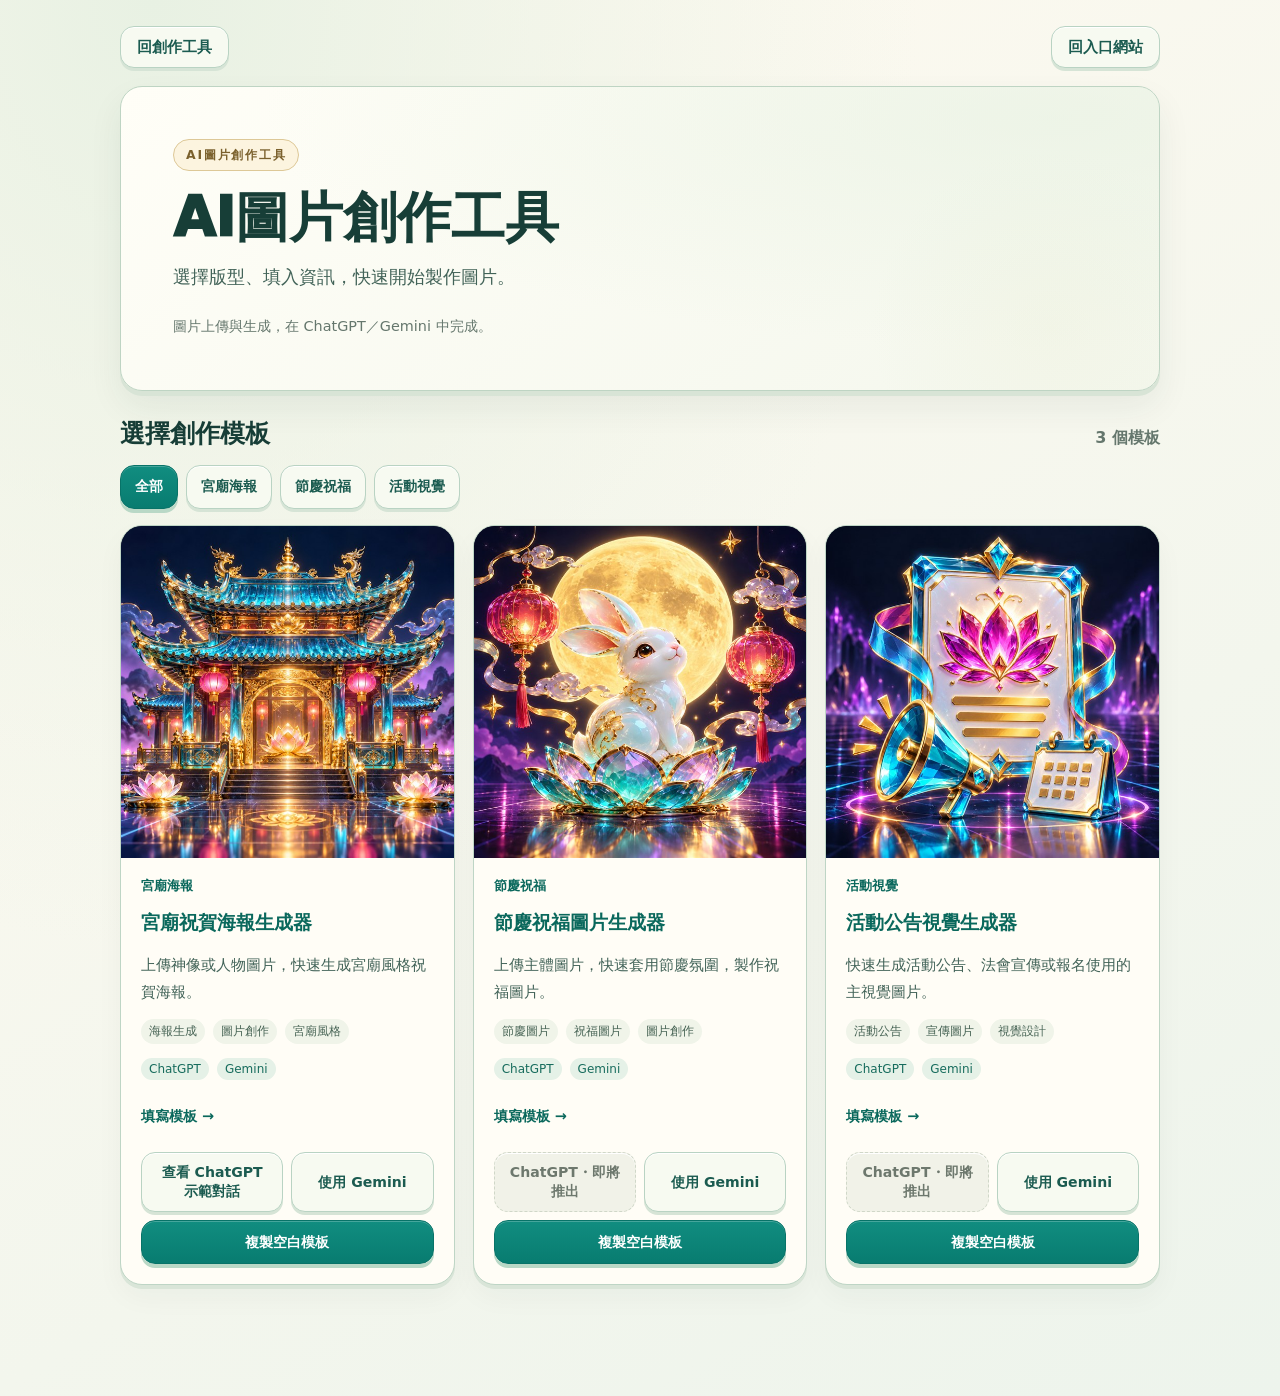
==== tools/ai-creative-image/index.html @ 1611feef "feat(ai-image): add configurable prompt builder and refresh cache versions" ====
<!doctype html>
<html lang="zh-Hant">
<head>
  <meta charset="utf-8">
  <meta name="viewport" content="width=device-width, initial-scale=1">
  <meta name="description" content="AI圖片創作工具：選擇宮廟海報、節慶祝福或活動視覺模板，在外部 AI 平台完成圖片創作。">
  <meta http-equiv="Content-Security-Policy" content="default-src 'self'; script-src 'self'; style-src 'self'; img-src 'self'; connect-src 'none'; object-src 'none'; base-uri 'self'; form-action 'none'">
  <title>AI圖片創作工具｜TSY 微光創作室</title>
  <link rel="icon" href="../../assets/favicon.png?v=20261003a" type="image/png">
  <link rel="stylesheet" href="../../shared/base.css?v=20260717a">
  <link rel="stylesheet" href="../../shared/tool-detail.css?v=20261003a">
  <link rel="stylesheet" href="../../shared/creative.css?v=20261020a">
  <link rel="stylesheet" href="../../shared/creative-previews.css?v=20261013a">
  <link rel="stylesheet" href="../../shared/creative-microglow-style.css?v=20261015a">
</head>
<body class="image-toolbox">
  <main class="detail-shell">
    <nav class="detail-topbar" aria-label="返回導覽"><a class="back-link compact-back" href="../../">回創作工具</a><a class="back-link compact-back" href="https://tsy3991.github.io/TSY.Microglow-Website/" data-portal-return>回入口網站</a></nav>
    <header class="detail-hero" aria-labelledby="page-title">
      <p class="eyebrow">AI圖片創作工具</p>
      <h1 id="page-title">AI圖片創作工具</h1>
      <p class="hero-desc">選擇版型、填入資訊，快速開始製作圖片。</p>
      <span class="toolbox-note">圖片上傳與生成，在 ChatGPT／Gemini 中完成。</span>
    </header>
    <section class="tool-section" aria-labelledby="templates-title">
      <div class="section-heading"><h2 id="templates-title">選擇創作模板</h2><span id="tool-count" role="status"></span></div>
      <div id="tool-filters" class="tool-filters" role="group" aria-label="模板分類"></div>
      <div id="image-tool-grid" class="image-tool-grid"></div>
      <noscript><p>請開啟 JavaScript，以瀏覽工具與複製模板。</p></noscript>
    </section>
    <p id="copy-status" class="copy-status" role="status" aria-live="polite"></p>
  </main>
  <dialog id="tool-detail" class="creative-dialog" aria-labelledby="detail-title">
    <div class="dialog-heading"><span class="eyebrow">模板詳情</span><button type="button" class="tool-button" data-close>關閉</button></div>
    <div id="detail-content"></div>
  </dialog>
  <script src="../../shared/creative-image-tools.js?v=20261020a"></script>
  <script src="../../shared/creative-image-builder.js?v=20261020a"></script>
  <script src="../../shared/creative-image-toolbox.js?v=20261020a"></script>
  <script src="../../shared/portal-return.js?v=20260713a"></script>
</body>
</html>
---- shared/base.css ----
:root {
  --page: #f8f4ec;
  --panel: #fffdf8;
  --panel-soft: #fbf7ef;
  --ink: #082528;
  --ink-soft: #324447;
  --muted: #727978;
  --line: rgba(32, 42, 40, 0.12);
  --teal: #0e8f88;
  --teal-dark: #07635e;
  --teal-soft: #dff3ee;
  --gold: #f5b432;
  --gold-soft: #fff2ce;
  --red: #f25757;
  --sky: #4fc1e3;
  --shadow: 0 18px 42px rgba(42, 47, 45, 0.1);
  --soft-shadow: 0 8px 22px rgba(42, 47, 45, 0.075);
  --deep-shadow: 0 24px 68px rgba(8, 37, 40, 0.16);
  --radius: 8px;
}

* {
  box-sizing: border-box;
}

html {
  min-width: 320px;
  color: var(--ink);
  background: var(--page);
  font-family:
    "Noto Sans TC",
    "Microsoft JhengHei",
    system-ui,
    -apple-system,
    BlinkMacSystemFont,
    "Segoe UI",
    sans-serif;
}

body {
  position: relative;
  min-height: 100vh;
  margin: 0;
  overflow-x: hidden;
  background:
    linear-gradient(90deg, rgba(8, 37, 40, 0.045) 1px, transparent 1px),
    linear-gradient(rgba(8, 37, 40, 0.04) 1px, transparent 1px),
    radial-gradient(circle at 78% 0%, rgba(79, 193, 227, 0.18), transparent 28%),
    radial-gradient(circle at 14% 18%, rgba(245, 180, 50, 0.16), transparent 26%),
    linear-gradient(120deg, #fffaf1 0%, #f6f3eb 48%, #f7fbf7 100%);
  background-size: 42px 42px, 42px 42px, auto, auto, auto;
}

body::before {
  position: fixed;
  inset: 0;
  z-index: -1;
  background:
    linear-gradient(120deg, rgba(255, 253, 248, 0.76), transparent 40%),
    radial-gradient(circle at 92% 34%, rgba(14, 143, 136, 0.12), transparent 24%);
  content: "";
  pointer-events: none;
}

a {
  color: inherit;
  text-decoration: none;
}

button,
a {
  -webkit-tap-highlight-color: transparent;
}

h1,
h2,
h3,
p {
  margin-top: 0;
}

/* ---------- shared back-link ----------
   Detail pages (with .compact-back) flow it inline in a topbar row.
   The hub page's plain .back-link floats absolutely over the hero. */
.back-link {
  display: inline-flex;
  align-items: center;
  min-height: 42px;
  padding: 0 16px;
  border: 1px solid rgba(14, 143, 136, 0.18);
  border-radius: var(--radius);
  background: rgba(255, 253, 248, 0.78);
  color: var(--teal-dark);
  font-size: 0.92rem;
  font-weight: 900;
  box-shadow: var(--soft-shadow);
  backdrop-filter: blur(12px);
  transition:
    transform 160ms ease,
    border-color 160ms ease,
    color 160ms ease;
}

.back-link:hover,
.back-link:focus-visible {
  color: var(--teal);
  border-color: rgba(14, 143, 136, 0.34);
  transform: translateY(-1px);
}

.back-link:not(.compact-back) {
  position: absolute;
  top: 18px;
  left: 18px;
  z-index: 10;
}

/* ---------- shared eyebrow tag ---------- */
.eyebrow {
  display: inline-flex;
  align-items: center;
  min-height: 32px;
  margin: 0 0 14px;
  padding: 0 12px;
  border: 1px solid rgba(14, 143, 136, 0.16);
  border-radius: 999px;
  background: rgba(223, 243, 238, 0.72);
  color: var(--teal-dark);
  font-size: 0.78rem;
  font-weight: 900;
  letter-spacing: 0.14em;
  text-transform: uppercase;
}

section h2 {
  margin: 0 0 14px;
  font-size: clamp(1.24rem, 2vw, 1.55rem);
  font-weight: 950;
  line-height: 1.2;
}

/* ---------- hub (index) layout ---------- */
.lobby-shell {
  width: min(1080px, calc(100% - 32px));
  margin: 0 auto;
  padding: 26px 0 60px;
}

.lobby-hero {
  position: relative;
  isolation: isolate;
  overflow: hidden;
  padding: clamp(32px, 6vw, 64px) clamp(26px, 5vw, 52px);
  border: 1px solid rgba(8, 37, 40, 0.1);
  border-radius: 20px;
  background:
    linear-gradient(135deg, rgba(255, 253, 248, 0.96), rgba(255, 253, 248, 0.76)),
    linear-gradient(135deg, #ffffff, #eaf8f4);
  box-shadow: var(--deep-shadow);
}

.lobby-hero::before {
  position: absolute;
  inset: 0;
  z-index: -2;
  background:
    linear-gradient(90deg, rgba(14, 143, 136, 0.08) 1px, transparent 1px),
    linear-gradient(rgba(14, 143, 136, 0.07) 1px, transparent 1px);
  background-size: 34px 34px;
  content: "";
}

.lobby-hero::after {
  position: absolute;
  right: -80px;
  bottom: -130px;
  z-index: -1;
  width: min(46vw, 400px);
  aspect-ratio: 1;
  border-radius: 50%;
  background:
    radial-gradient(circle at 34% 34%, rgba(255, 255, 255, 0.92), transparent 18%),
    conic-gradient(from 210deg, var(--teal), var(--sky), var(--gold), var(--teal));
  opacity: 0.24;
  content: "";
}

.hero-copy {
  position: relative;
  z-index: 1;
  max-width: 720px;
  padding-top: 60px;
}

.hero-copy h1 {
  margin: 0 0 14px;
  font-size: clamp(2.1rem, 5.5vw, 3.6rem);
  font-weight: 950;
  line-height: 1.05;
}

.hero-copy p {
  margin: 0;
  color: var(--ink-soft);
  font-size: clamp(1rem, 1.7vw, 1.15rem);
  line-height: 1.7;
}

.tool-section {
  display: grid;
  gap: 16px;
  margin-top: 28px;
}

.section-heading {
  display: flex;
  flex-wrap: wrap;
  align-items: end;
  justify-content: space-between;
  gap: 10px;
}

.section-heading h2 {
  margin-bottom: 0;
}

.section-heading span {
  color: var(--muted);
  font-weight: 800;
}

.tool-grid {
  display: grid;
  grid-template-columns: repeat(auto-fit, minmax(320px, 1fr));
  gap: 16px;
}

.tool-card {
  display: grid;
  grid-template-columns: 92px minmax(0, 1fr);
  gap: 18px;
  align-items: center;
  padding: 20px;
  border: 1px solid var(--line);
  border-radius: 16px;
  background: var(--panel);
  box-shadow: var(--soft-shadow);
  transition:
    transform 180ms ease,
    box-shadow 180ms ease,
    border-color 180ms ease;
}

.tool-card:hover {
  border-color: rgba(14, 143, 136, 0.24);
  box-shadow: 0 18px 44px rgba(42, 47, 45, 0.13);
  transform: translateY(-2px);
}

.tool-thumb {
  position: relative;
  display: grid;
  width: 92px;
  height: 92px;
  place-items: center;
  border-radius: 16px;
  background: linear-gradient(135deg, var(--teal-dark), var(--teal));
  box-shadow: inset 0 1px 0 rgba(255, 255, 255, 0.24);
}

.tool-thumb-icon {
  position: relative;
  width: 34px;
  height: 34px;
}

/* Simple downward-arrow-into-tray glyph for downloadable desktop tools. */
.icon-download::before {
  position: absolute;
  top: 0;
  left: 50%;
  width: 4px;
  height: 20px;
  background: #ffffff;
  border-radius: 2px;
  content: "";
  transform: translateX(-50%);
}

.icon-download::after {
  position: absolute;
  top: 14px;
  left: 50%;
  width: 14px;
  height: 14px;
  border-right: 4px solid #ffffff;
  border-bottom: 4px solid #ffffff;
  content: "";
  transform: translateX(-50%) rotate(45deg);
}

/* Radar glyph for PriceRadar and other scan-based web tools. */
.icon-radar {
  border: 3px solid #ffffff;
  border-radius: 50%;
}

.icon-radar::before {
  position: absolute;
  top: 50%;
  left: 50%;
  width: 14px;
  height: 3px;
  border-radius: 999px;
  background: #ffffff;
  content: "";
  transform: translateY(-50%) rotate(-42deg);
  transform-origin: left center;
}

.icon-radar::after {
  position: absolute;
  top: 50%;
  left: 50%;
  width: 7px;
  height: 7px;
  border-radius: 50%;
  background: var(--gold);
  box-shadow: 0 0 0 3px rgba(255, 255, 255, 0.22);
  content: "";
  transform: translate(-50%, -50%);
}

.tool-card-copy {
  min-width: 0;
}

.tool-card-copy p {
  display: inline-flex;
  min-height: 26px;
  align-items: center;
  margin: 0 0 8px;
  padding: 0 10px;
  border-radius: var(--radius);
  background: var(--teal-soft);
  color: var(--teal-dark);
  font-size: 0.8rem;
  font-weight: 900;
}

.tool-card-copy h3 {
  margin: 0 0 8px;
  font-size: 1.24rem;
  line-height: 1.3;
}

.tool-card-copy span {
  color: var(--ink-soft);
  font-size: 0.92rem;
  line-height: 1.6;
}

.primary-link,
.disabled-link {
  grid-column: 1 / -1;
  display: inline-flex;
  min-height: 46px;
  align-items: center;
  justify-content: center;
  margin-top: 4px;
  border-radius: var(--radius);
  font-size: 0.98rem;
  font-weight: 950;
}

.primary-link {
  color: #ffffff;
  background: linear-gradient(135deg, var(--teal-dark), var(--teal));
  box-shadow: 0 12px 26px rgba(7, 99, 94, 0.22);
}

.disabled-link {
  color: var(--muted);
  background: rgba(90, 114, 118, 0.1);
}

.is-coming {
  opacity: 0.72;
}

@media (max-width: 820px) {
  .lobby-shell {
    width: min(100% - 24px, 1080px);
    padding-top: 16px;
  }

  .tool-grid {
    grid-template-columns: 1fr;
  }
}

@media (max-width: 540px) {
  .lobby-hero {
    padding: 22px;
  }

  .tool-card {
    grid-template-columns: 1fr;
    text-align: center;
  }

  .tool-thumb {
    justify-self: center;
  }
}

@media (prefers-reduced-motion: reduce) {
  *,
  *::before,
  *::after {
    animation: none !important;
    transition: none !important;
  }
}
---- shared/tool-detail.css ----
/* Shared template for a single tool's detail/download page.
   Pairs with shared/base.css (tokens, reset, .back-link, .eyebrow already
   defined there). Reused by every tools/<tool-id>/index.html. */

.detail-shell {
  width: min(1040px, calc(100% - 36px));
  margin: 0 auto;
  padding: 26px 0 72px;
}

.detail-topbar {
  display: flex;
  justify-content: space-between;
  margin-bottom: 18px;
}

.detail-hero {
  position: relative;
  isolation: isolate;
  margin-bottom: 28px;
  overflow: hidden;
  padding: clamp(26px, 5vw, 52px);
  border: 1px solid rgba(8, 37, 40, 0.1);
  border-radius: 18px;
  background:
    linear-gradient(135deg, rgba(255, 253, 248, 0.96), rgba(255, 253, 248, 0.76)),
    linear-gradient(135deg, #ffffff, #eaf8f4);
  box-shadow: var(--deep-shadow);
}

.detail-hero::before {
  position: absolute;
  inset: 0;
  z-index: -2;
  background:
    linear-gradient(90deg, rgba(14, 143, 136, 0.08) 1px, transparent 1px),
    linear-gradient(rgba(14, 143, 136, 0.07) 1px, transparent 1px);
  background-size: 34px 34px;
  content: "";
}

.detail-hero::after {
  position: absolute;
  right: -72px;
  bottom: -118px;
  z-index: -1;
  width: min(44vw, 360px);
  aspect-ratio: 1;
  border-radius: 50%;
  background:
    radial-gradient(circle at 34% 34%, rgba(255, 255, 255, 0.92), transparent 18%),
    conic-gradient(from 210deg, var(--teal), var(--sky), var(--gold), var(--teal));
  opacity: 0.28;
  content: "";
}

.detail-hero h1 {
  max-width: 760px;
  margin: 0 0 12px;
  font-size: clamp(2rem, 5vw, 4.2rem);
  font-weight: 950;
  line-height: 1.02;
  letter-spacing: 0;
}

.hero-desc {
  max-width: 720px;
  margin: 0 0 22px;
  color: var(--ink-soft);
  font-size: clamp(1rem, 1.7vw, 1.13rem);
  line-height: 1.7;
}

.hero-meta {
  display: flex;
  flex-wrap: wrap;
  align-items: center;
  gap: 10px;
}

.version-badge {
  display: inline-flex;
  align-items: center;
  min-height: 38px;
  padding: 0 15px;
  border-radius: 999px;
  background:
    linear-gradient(135deg, rgba(255, 255, 255, 0.22), transparent),
    linear-gradient(135deg, var(--teal-dark), var(--teal));
  color: #ffffff;
  font-size: 0.94rem;
  font-weight: 900;
  box-shadow:
    inset 0 1px 0 rgba(255, 255, 255, 0.32),
    0 12px 26px rgba(7, 99, 94, 0.2);
}

.published-meta {
  color: var(--muted);
  font-size: 0.9rem;
  font-weight: 800;
}

.detail-section {
  margin-bottom: 24px;
  padding: clamp(18px, 3vw, 28px);
  border: 1px solid rgba(32, 42, 40, 0.1);
  border-radius: 18px;
  background: rgba(255, 253, 248, 0.78);
  box-shadow: var(--shadow);
  backdrop-filter: blur(14px);
}

.status-message {
  margin: 0 0 12px;
  padding: 10px 12px;
  border-radius: var(--radius);
  background: var(--gold-soft);
  color: #7a5310;
  font-size: 0.9rem;
}

.download-hint {
  margin: 0 0 16px;
  padding: 10px 12px;
  border-radius: var(--radius);
  background: var(--teal-soft);
  color: var(--teal-dark);
  font-size: 0.86rem;
  font-weight: 700;
  line-height: 1.5;
}

.status-message.is-error {
  background: rgba(242, 87, 87, 0.12);
  color: var(--red);
}

.loading-placeholder {
  margin: 0;
  color: var(--muted);
}

.download-grid {
  display: grid;
  grid-template-columns: repeat(2, minmax(0, 1fr));
  gap: 14px;
}

.download-card {
  position: relative;
  display: grid;
  grid-template-rows: 1fr auto;
  gap: 18px;
  min-height: 206px;
  overflow: hidden;
  padding: 18px;
  border: 1px solid rgba(32, 42, 40, 0.1);
  border-radius: 16px;
  background:
    linear-gradient(135deg, rgba(255, 255, 255, 0.86), rgba(255, 253, 248, 0.74)),
    var(--panel);
  box-shadow: var(--soft-shadow);
  transition:
    transform 180ms ease,
    box-shadow 180ms ease,
    border-color 180ms ease;
}

.download-card::before {
  position: absolute;
  inset: 0 auto 0 0;
  width: 6px;
  background: linear-gradient(180deg, var(--teal), var(--sky));
  content: "";
}

.download-card::after {
  position: absolute;
  right: -28px;
  top: -30px;
  width: 108px;
  aspect-ratio: 1;
  border-radius: 50%;
  background: rgba(14, 143, 136, 0.08);
  content: "";
}

.download-card:nth-child(2)::before {
  background: linear-gradient(180deg, var(--gold), var(--teal));
}

.download-card:nth-child(n + 3)::before {
  background: linear-gradient(180deg, var(--sky), var(--gold));
}

.download-card:hover {
  border-color: rgba(14, 143, 136, 0.24);
  box-shadow: 0 18px 44px rgba(42, 47, 45, 0.13);
  transform: translateY(-2px);
}

.download-card-copy {
  position: relative;
  z-index: 1;
  display: grid;
  gap: 8px;
  min-width: 0;
}

.download-card-copy p {
  display: inline-flex;
  width: fit-content;
  min-height: 28px;
  align-items: center;
  margin: 0;
  padding: 0 10px;
  border-radius: 999px;
  background: var(--teal-soft);
  color: var(--teal-dark);
  font-size: 0.78rem;
  font-weight: 900;
}

.download-card-copy strong {
  font-size: 1.04rem;
  line-height: 1.35;
  word-break: break-all;
}

.download-card-copy span {
  color: var(--muted);
  font-size: 0.86rem;
  font-weight: 800;
}

.download-button {
  position: relative;
  z-index: 1;
  display: inline-flex;
  align-items: center;
  justify-content: center;
  gap: 10px;
  min-height: 44px;
  padding: 0 22px;
  border-radius: var(--radius);
  color: #ffffff;
  background: linear-gradient(135deg, var(--teal-dark), var(--teal));
  font-size: 0.98rem;
  font-weight: 900;
  white-space: nowrap;
  box-shadow:
    inset 0 1px 0 rgba(255, 255, 255, 0.32),
    0 10px 20px rgba(7, 99, 94, 0.22);
  transition:
    transform 160ms ease,
    filter 160ms ease;
}

.download-button:hover,
.download-button:focus-visible {
  filter: saturate(1.08);
  transform: translateY(-1px);
}

.arrow-symbol {
  width: 10px;
  height: 10px;
  border-top: 3px solid #ffffff;
  border-right: 3px solid #ffffff;
  transform: rotate(45deg);
}

.extra-files {
  margin: 14px 0 0;
  color: var(--muted);
  font-size: 0.86rem;
  line-height: 1.6;
}

.extra-files a {
  color: var(--teal-dark);
}

.releases-link {
  margin: 18px 0 0;
  padding-top: 18px;
  border-top: 1px dashed var(--line);
  color: var(--muted);
  font-size: 0.9rem;
  line-height: 1.6;
}

.releases-link a {
  color: var(--teal-dark);
  font-weight: 900;
}

.verify-command,
.verify-sha {
  margin: 0 0 12px;
  padding: 14px 16px;
  border: 1px solid rgba(216, 245, 238, 0.1);
  border-radius: 12px;
  background:
    linear-gradient(90deg, rgba(14, 143, 136, 0.12), transparent),
    #0b1f21;
  color: #d8f5ee;
  font-family: "Consolas", "SFMono-Regular", Menlo, monospace;
  font-size: 0.86rem;
  line-height: 1.55;
  overflow-x: auto;
  white-space: pre-wrap;
  word-break: break-all;
}

.verify-sha a {
  color: #8ce9d4;
}

.release-notes p {
  margin: 0 0 10px;
  color: var(--ink-soft);
  line-height: 1.72;
}

.release-notes ul {
  margin: 0 0 10px;
  padding-left: 20px;
  color: var(--ink-soft);
  line-height: 1.72;
}

.release-notes li {
  margin-bottom: 4px;
}

@media (max-width: 680px) {
  .download-grid {
    grid-template-columns: 1fr;
  }
}

@media (max-width: 560px) {
  body {
    background-size: 34px 34px, 34px 34px, auto, auto, auto;
  }

  .detail-shell {
    width: min(100% - 24px, 1040px);
    padding-top: 14px;
    padding-bottom: 42px;
  }

  .detail-topbar {
    margin-bottom: 14px;
  }

  .detail-hero,
  .detail-section {
    padding: 16px;
    border-radius: 14px;
  }

  .detail-hero h1 {
    font-size: clamp(1.78rem, 10vw, 2.45rem);
  }

  .hero-desc {
    font-size: 0.96rem;
  }

  .hero-meta {
    align-items: stretch;
  }

  .version-badge,
  .published-meta {
    width: fit-content;
  }

  .download-card {
    min-height: auto;
    padding: 16px;
  }

  .download-button {
    justify-content: center;
    width: 100%;
  }

  .verify-command,
  .verify-sha {
    padding: 12px;
    font-size: 0.78rem;
  }
}
---- shared/creative.css ----
.empty-state {
  display: grid;
  gap: 8px;
  padding: 36px 24px;
  border: 1px dashed var(--line);
  border-radius: var(--radius);
  background: var(--panel-soft);
  color: var(--ink-soft);
  text-align: center;
}

.empty-state strong {
  color: var(--ink);
  font-size: 1.05rem;
}

.empty-state span {
  color: var(--muted);
}

/* AI圖片創作工具：沿用 shared/base.css 的品牌色票。 */
.creative-glyph { color: var(--panel); font-size: 3rem; }
.image-toolbox .detail-topbar { flex-wrap: wrap; gap: 10px; }
.image-toolbox .detail-hero h1 { line-height: 1.2; font-size: clamp(1.9rem, 5vw, 3.4rem); }
.toolbox-note { color: var(--muted); font-size: .9rem; line-height: 1.6; }
.tool-filters, .tool-tags, .tool-actions { display: flex; flex-wrap: wrap; gap: 8px; }
.tool-button { display: inline-flex; align-items: center; justify-content: center; min-height: 44px; padding: 10px 14px; border: 1px solid var(--line); border-radius: var(--radius); background: var(--panel); color: var(--ink-soft); font: inherit; font-size: .88rem; font-weight: 700; cursor: pointer; }
.tool-filters [aria-pressed="true"], .copy-button { background: var(--teal-dark); color: var(--panel); border-color: var(--teal-dark); }
.tool-button:disabled { background: var(--panel-soft); color: var(--muted); cursor: not-allowed; border-style: dashed; }
.image-toolbox :focus-visible { outline: 3px solid var(--teal); outline-offset: 4px; }
.image-tool-grid { display: grid; grid-template-columns: repeat(3, minmax(0, 1fr)); gap: 18px; }
.image-tool-card { min-width: 0; display: flex; flex-direction: column; overflow: hidden; border: 1px solid var(--line); border-radius: 16px; background: var(--panel); box-shadow: var(--soft-shadow); }
.tool-preview { min-height: 150px; display: grid; gap: 6px; place-content: center; text-align: center; background: linear-gradient(135deg, var(--teal-soft), var(--gold-soft)); color: var(--teal-dark); font-size: .8rem; }
.preview-glyph { font-size: 3rem; line-height: 1; }
.tool-preview img { display: block; width: 100%; height: 180px; object-fit: cover; }
.image-card-copy { flex: 1; display: flex; flex-direction: column; gap: 14px; padding: 20px; }
.tool-category { color: var(--teal-dark); font-size: .8rem; font-weight: 800; }
.image-card-copy h3, .image-card-copy p { margin: 0; }
.image-card-copy p, .detail-description, .detail-list { color: var(--ink-soft); font-size: .92rem; line-height: 1.8; }
.tool-title-button { padding: 0; border: 0; background: transparent; color: var(--ink); text-align: left; font: inherit; font-size: 1.2rem; font-weight: 900; line-height: 1.5; cursor: pointer; }
.tool-tags span { padding: 4px 8px; border-radius: var(--radius); background: var(--panel-soft); color: var(--ink-soft); font-size: .75rem; }
.platform-badges .tool-tags span { background: var(--teal-soft); color: var(--teal-dark); }
.detail-button { align-self: flex-start; margin-top: auto; border: 0; padding: 6px 0; min-height: 44px; background: transparent; color: var(--teal-dark); font: inherit; font-size: .9rem; font-weight: 800; cursor: pointer; }
.tool-actions > * { flex: 1 1 115px; text-align: center; }
.tool-actions .copy-button { flex-basis: 100%; }
.copy-status { min-height: 24px; color: var(--teal-dark); font-size: .9rem; }
.creative-dialog { width: min(740px, calc(100% - 24px)); max-height: calc(100dvh - 32px); padding: clamp(18px, 4vw, 30px); border: 1px solid var(--line); border-radius: 18px; background: var(--panel); color: var(--ink); box-shadow: var(--deep-shadow); overflow: auto; }
.creative-dialog::backdrop { background: rgba(8, 37, 40, .5); }
.dialog-heading { display: flex; align-items: center; justify-content: space-between; gap: 12px; margin-bottom: 18px; }
.dialog-heading .eyebrow { margin: 0; }
.creative-dialog h2 { line-height: 1.4; font-size: 1.6rem; }
.detail-lists { display: grid; grid-template-columns: repeat(3, minmax(0, 1fr)); gap: 18px; margin-bottom: 20px; }
.detail-list h3 { margin-bottom: 6px; color: var(--ink); font-size: 1rem; }
.detail-list ul { padding-left: 20px; margin: 0; }
.prompt-details { margin-top: 18px; border-top: 1px solid var(--line); padding-top: 16px; }
.prompt-details summary { cursor: pointer; color: var(--teal-dark); font-weight: 800; min-height: 44px; }
.prompt-details pre { padding: 16px; border-radius: var(--radius); background: var(--panel-soft); white-space: pre-wrap; overflow-wrap: anywhere; font: inherit; font-size: .9rem; line-height: 1.8; user-select: text; }
.detail-copy-status { color: var(--teal-dark); font-size: .9rem; }
@media (max-width: 960px) { .image-tool-grid { grid-template-columns: repeat(2, minmax(0, 1fr)); } }
@media (max-width: 600px) { .image-tool-grid, .detail-lists { grid-template-columns: 1fr; } .image-card-copy { padding: 18px; } .detail-lists { gap: 14px; } }

/* 固定版型的資料填寫介面，只套用於 AI 圖片工具。 */
.image-toolbox .dialog-heading { position: sticky; top: -18px; z-index: 2; background: var(--panel); padding: 8px 0; }
.image-toolbox .builder-layout { padding: 12px; border-radius: var(--radius); background: var(--teal-soft); color: var(--teal-dark); line-height: 1.7; }
.image-toolbox .builder-hint { color: var(--ink-soft); font-size: .88rem; line-height: 1.7; }
.image-toolbox .builder-fields { display: grid; grid-template-columns: repeat(2,minmax(0,1fr)); gap: 16px; margin: 20px 0; }
.image-toolbox .builder-field { display: grid; gap: 7px; min-width: 0; color: var(--ink); font-size: .9rem; font-weight: 700; }
.image-toolbox .builder-field:has(textarea) { grid-column: 1 / -1; }
.image-toolbox .builder-field input, .image-toolbox .builder-field select, .image-toolbox .builder-field textarea { width: 100%; min-width: 0; min-height: 44px; padding: 10px; border: 1px solid var(--line); border-radius: var(--radius); background: var(--panel-soft); color: var(--ink); font: inherit; font-size: 16px; font-weight: 400; }
.image-toolbox .builder-field textarea { resize: vertical; }
.image-toolbox .preparation-details { margin-top: 18px; }
.image-toolbox .preparation-details summary { min-height: 44px; cursor: pointer; color: var(--teal-dark); }
@media(max-width:600px) { .image-toolbox .builder-fields { grid-template-columns: 1fr; } }
---- shared/creative-previews.css ----
.image-tool-card .tool-preview:has(img) {
  display: block;
  min-height: 0;
  background: #030616;
}

.image-tool-card .tool-preview img {
  width: 100%;
  height: auto;
  aspect-ratio: 1;
  object-fit: contain;
}
---- shared/creative-microglow-style.css ----
/* Creative lobby and image toolbox visual overrides only. No geometry, typography, content or behavior changes. */
:root {
  --page: #f5f6ed;
  --panel: #fffdf5;
  --panel-soft: #f1f6ed;
  --ink: #173e37;
  --ink-soft: #426358;
  --muted: #65776d;
  --line: #c5d9cb;
  --teal: #0a887e;
  --teal-dark: #09665d;
  --teal-soft: #e6f2e9;
  --gold: #b58c42;
  --gold-soft: #faf0d9;
  --shadow: 0 4px 0 #d9e5d8, 0 12px 28px #173e370a;
  --soft-shadow: 0 3px 0 #d6e2d4, 0 8px 18px #173e3709;
  --deep-shadow: 0 5px 0 #d8e4d6, 0 16px 34px #173e3712;
}
body {
  background: radial-gradient(ellipse at 12% 0%, #e8f1e3 0, transparent 48%), linear-gradient(150deg, #fffaf0, #f3f6ed 65%, #edf4ec);
}
body::before {
  background: radial-gradient(ellipse at 100% 6%, #f6e9ca66, transparent 44%);
}
.lobby-hero, .detail-hero {
  border-color: #bed4c3;
  border-radius: 22px;
  background: linear-gradient(145deg, #fffef7, #f4f7ed);
  box-shadow: var(--deep-shadow);
}
.lobby-hero::before, .detail-hero::before {
  background: radial-gradient(ellipse at 90% 10%, #e1eedc77, transparent 60%);
}
.lobby-hero::after, .detail-hero::after {
  background: radial-gradient(circle, #e5e8c9aa, #e8f0df44 60%, transparent 70%);
}
.tool-card, .image-tool-card, .detail-section, .creative-dialog {
  border-color: #bed5c5;
  border-radius: 22px;
  background-color: #fffdf6;
  box-shadow: var(--shadow);
}
.back-link, .tool-button {
  border-color: #b9d3c3;
  border-radius: 14px;
  background-color: #f7faf1;
  color: #1b5b50;
  box-shadow: 0 3px 0 #d6e4d6, inset 0 1px 0 #ffffff;
}
.primary-link, .copy-button, .tool-filters [aria-pressed="true"] {
  border-color: #087368;
  border-radius: 14px;
  background: linear-gradient(#118d80, #087c70);
  color: #ffffff;
  box-shadow: 0 4px 0 #b9d8c6, inset 0 1px 0 #ffffff38;
}
.tool-button:disabled {
  border-color: #d0d7c8;
  background: #f1f2e8;
  color: #6d786d;
  box-shadow: inset 0 1px 0 #ffffff;
}
.eyebrow {
  border-color: #ddc897;
  background: #fcf4df;
  color: #7b612d;
}
.tool-tags span {
  border-radius: 999px;
  background: #f0f4e9;
  color: #466354;
}
.platform-badges .tool-tags span {
  background: #e5f1e7;
  color: #176c5d;
}
.detail-button, .tool-title-button, .tool-category { color: #0a685c; }
.tool-card-copy p { color: #0a7566; }
.prompt-details pre {
  border-radius: 14px;
  background: #f0f5ea;
  color: #254c40;
}
.creative-dialog::backdrop { background: #163e3466; }
:is(a, button, summary, input, select, textarea):focus-visible {
  outline: 3px solid #087f72;
  outline-offset: 4px;
}
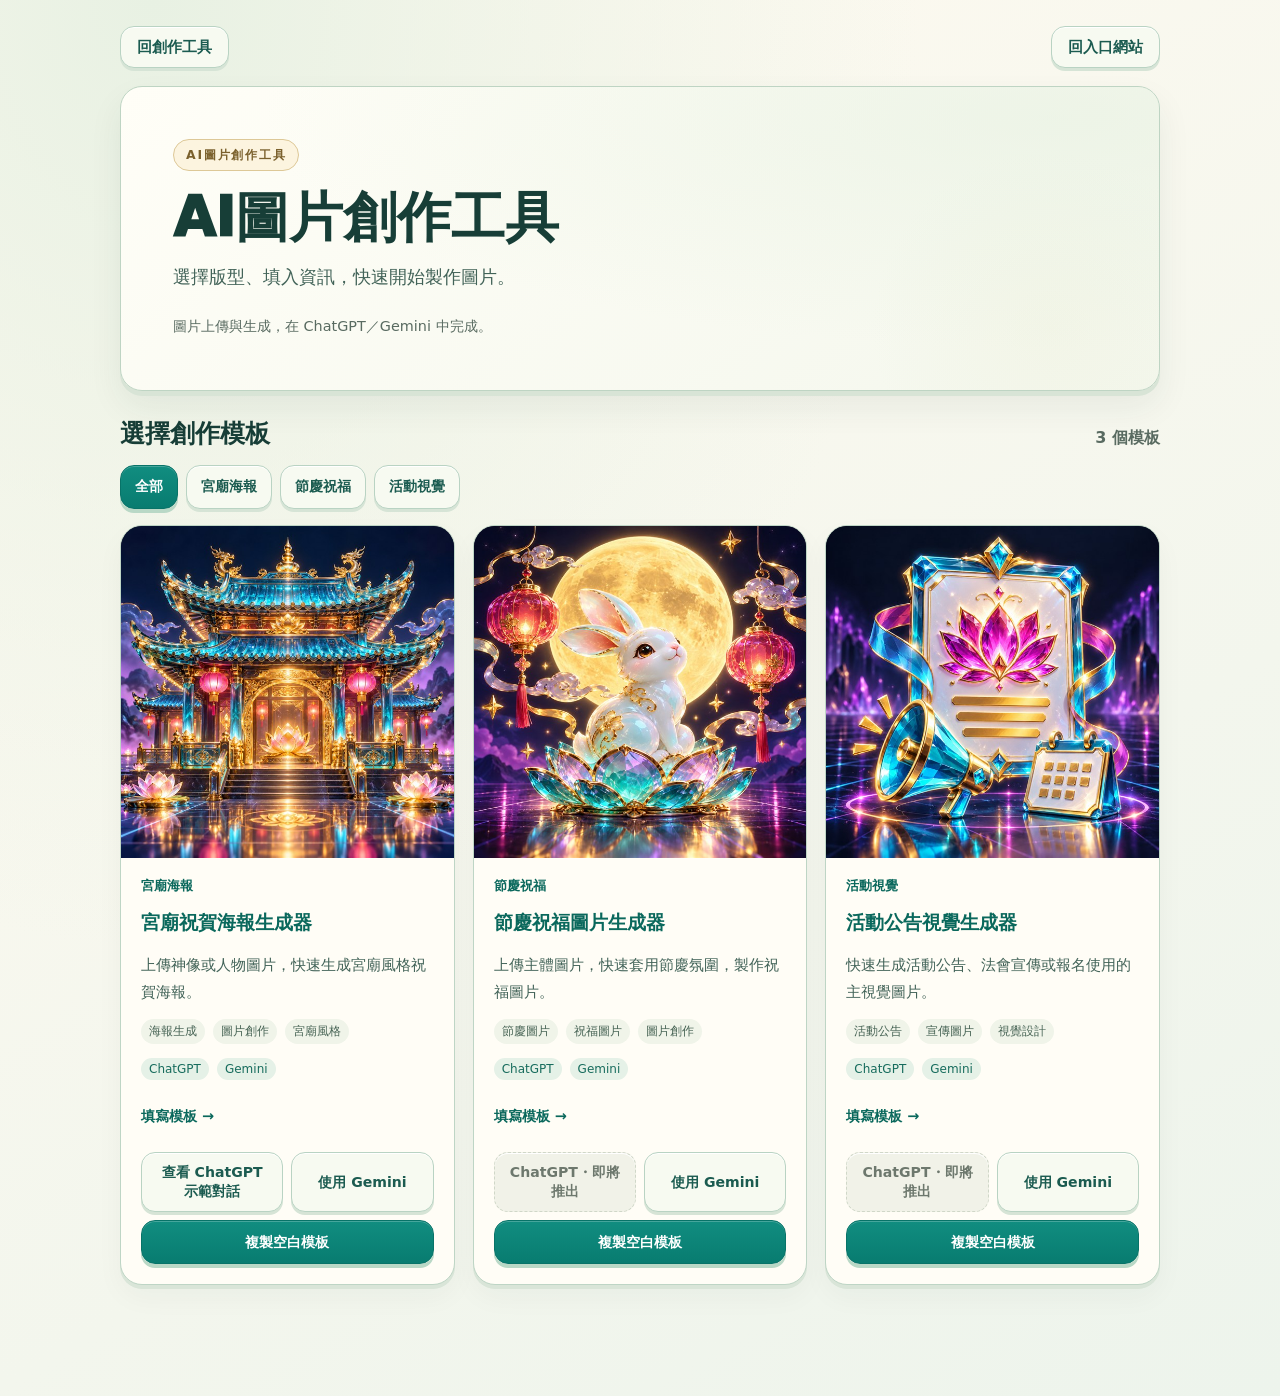
==== commit 2d044f7b: "fix: add creative metadata and public sitemap" ====
--- a/tools/ai-creative-image/index.html
+++ b/tools/ai-creative-image/index.html
@@ -4,6 +4,19 @@
   <meta charset="utf-8">
   <meta name="viewport" content="width=device-width, initial-scale=1">
   <meta name="description" content="AI圖片創作工具：選擇宮廟海報、節慶祝福或活動視覺模板，在外部 AI 平台完成圖片創作。">
+  <link rel="canonical" href="https://tsy3991.github.io/TSY.Microglow-Creative/tools/ai-creative-image/">
+  <meta property="og:type" content="website">
+  <meta property="og:title" content="AI 圖片創作工具｜微光創作工具">
+  <meta property="og:description" content="選擇宮廟海報、節慶祝福或活動視覺模板，整理需求並前往外部 AI 平台創作。">
+  <meta property="og:url" content="https://tsy3991.github.io/TSY.Microglow-Creative/tools/ai-creative-image/">
+  <meta property="og:image" content="https://tsy3991.github.io/TSY.Microglow-Creative/assets/creative-previews/temple-celebration-poster-neon-v1.jpg">
+  <meta property="og:image:alt" content="宮廟祝賀海報創作模板示意圖">
+  <meta property="og:locale" content="zh_TW">
+  <meta property="og:site_name" content="TSY.Microglow 創作工具">
+  <meta name="twitter:card" content="summary_large_image">
+  <meta name="twitter:title" content="AI 圖片創作工具｜微光創作工具">
+  <meta name="twitter:description" content="選擇創作模板，整理需求並前往外部 AI 平台製作圖片。">
+  <meta name="twitter:image" content="https://tsy3991.github.io/TSY.Microglow-Creative/assets/creative-previews/temple-celebration-poster-neon-v1.jpg">
   <meta http-equiv="Content-Security-Policy" content="default-src 'self'; script-src 'self'; style-src 'self'; img-src 'self'; connect-src 'none'; object-src 'none'; base-uri 'self'; form-action 'none'">
   <title>AI圖片創作工具｜TSY 微光創作室</title>
   <link rel="icon" href="../../assets/favicon.png?v=20261003a" type="image/png">
@@ -23,10 +36,49 @@
       <span class="toolbox-note">圖片上傳與生成，在 ChatGPT／Gemini 中完成。</span>
     </header>
     <section class="tool-section" aria-labelledby="templates-title">
-      <div class="section-heading"><h2 id="templates-title">選擇創作模板</h2><span id="tool-count" role="status"></span></div>
+      <div class="section-heading"><h2 id="templates-title">選擇創作模板</h2><span id="tool-count" role="status">3 個模板</span></div>
       <div id="tool-filters" class="tool-filters" role="group" aria-label="模板分類"></div>
-      <div id="image-tool-grid" class="image-tool-grid"></div>
-      <noscript><p>請開啟 JavaScript，以瀏覽工具與複製模板。</p></noscript>
+      <!-- Static fallback mirrors active entries in shared/creative-image-tools.js. -->
+      <div id="image-tool-grid" class="image-tool-grid">
+        <article class="image-tool-card" data-static-tool="temple-celebration-poster">
+          <div class="tool-preview"><img src="../../assets/creative-previews/temple-celebration-poster-neon-v1.jpg?v=20261013a" alt="宮廟祝賀海報生成器示意圖"></div>
+          <div class="image-card-copy">
+            <span class="tool-category">宮廟海報</span>
+            <h3>宮廟祝賀海報生成器</h3>
+            <p>上傳神像或人物圖片，快速生成宮廟風格祝賀海報。</p>
+            <div class="tool-tags"><span>海報生成</span><span>圖片創作</span><span>宮廟風格</span></div>
+            <div class="tool-actions">
+              <a class="tool-button platform-button" href="https://chatgpt.com/share/6ac2f452-09c0-83e8-987e-44066ab4a502" target="_blank" rel="noopener noreferrer">查看 ChatGPT 示範對話</a>
+              <a class="tool-button platform-button" href="https://share.gemini.google/duSb6BGQAGN9" target="_blank" rel="noopener noreferrer">使用 Gemini</a>
+            </div>
+          </div>
+        </article>
+        <article class="image-tool-card" data-static-tool="festival-greeting-image">
+          <div class="tool-preview"><img src="../../assets/creative-previews/festival-greeting-image-neon-v1.jpg?v=20261013a" alt="節慶祝福圖片生成器示意圖"></div>
+          <div class="image-card-copy">
+            <span class="tool-category">節慶祝福</span>
+            <h3>節慶祝福圖片生成器</h3>
+            <p>上傳主體圖片，快速套用節慶氛圍，製作祝福圖片。</p>
+            <div class="tool-tags"><span>節慶圖片</span><span>祝福圖片</span><span>圖片創作</span></div>
+            <div class="tool-actions">
+              <a class="tool-button platform-button" href="https://share.gemini.google/ezZp2TZnrPie" target="_blank" rel="noopener noreferrer">使用 Gemini</a>
+            </div>
+          </div>
+        </article>
+        <article class="image-tool-card" data-static-tool="event-announcement-visual">
+          <div class="tool-preview"><img src="../../assets/creative-previews/event-announcement-visual-neon-v1.jpg?v=20261013a" alt="活動公告視覺生成器示意圖"></div>
+          <div class="image-card-copy">
+            <span class="tool-category">活動視覺</span>
+            <h3>活動公告視覺生成器</h3>
+            <p>快速生成活動公告、法會宣傳或報名使用的主視覺圖片。</p>
+            <div class="tool-tags"><span>活動公告</span><span>宣傳圖片</span><span>視覺設計</span></div>
+            <div class="tool-actions">
+              <a class="tool-button platform-button" href="https://share.gemini.google/hjh6WDtHzCSB" target="_blank" rel="noopener noreferrer">使用 Gemini</a>
+            </div>
+          </div>
+        </article>
+      </div>
+      <noscript><p>你仍可瀏覽模板介紹與開啟外部平台；填寫資訊與複製模板需要啟用 JavaScript。</p></noscript>
     </section>
     <p id="copy-status" class="copy-status" role="status" aria-live="polite"></p>
   </main>
@@ -34,8 +86,8 @@
     <div class="dialog-heading"><span class="eyebrow">模板詳情</span><button type="button" class="tool-button" data-close>關閉</button></div>
     <div id="detail-content"></div>
   </dialog>
-  <script src="../../shared/creative-image-tools.js?v=20261020a"></script>
-  <script src="../../shared/creative-image-builder.js?v=20261020a"></script>
+  <script src="../../shared/creative-image-tools.js?v=20261021a"></script>
+  <script src="../../shared/creative-image-builder.js?v=20261021a"></script>
   <script src="../../shared/creative-image-toolbox.js?v=20261020a"></script>
   <script src="../../shared/portal-return.js?v=20260713a"></script>
 </body>
--- a/shared/creative-microglow-style.css
+++ b/shared/creative-microglow-style.css
@@ -5,7 +5,7 @@
   --panel-soft: #f1f6ed;
   --ink: #173e37;
   --ink-soft: #426358;
-  --muted: #65776d;
+  --muted: #596b61;
   --line: #c5d9cb;
   --teal: #0a887e;
   --teal-dark: #09665d;
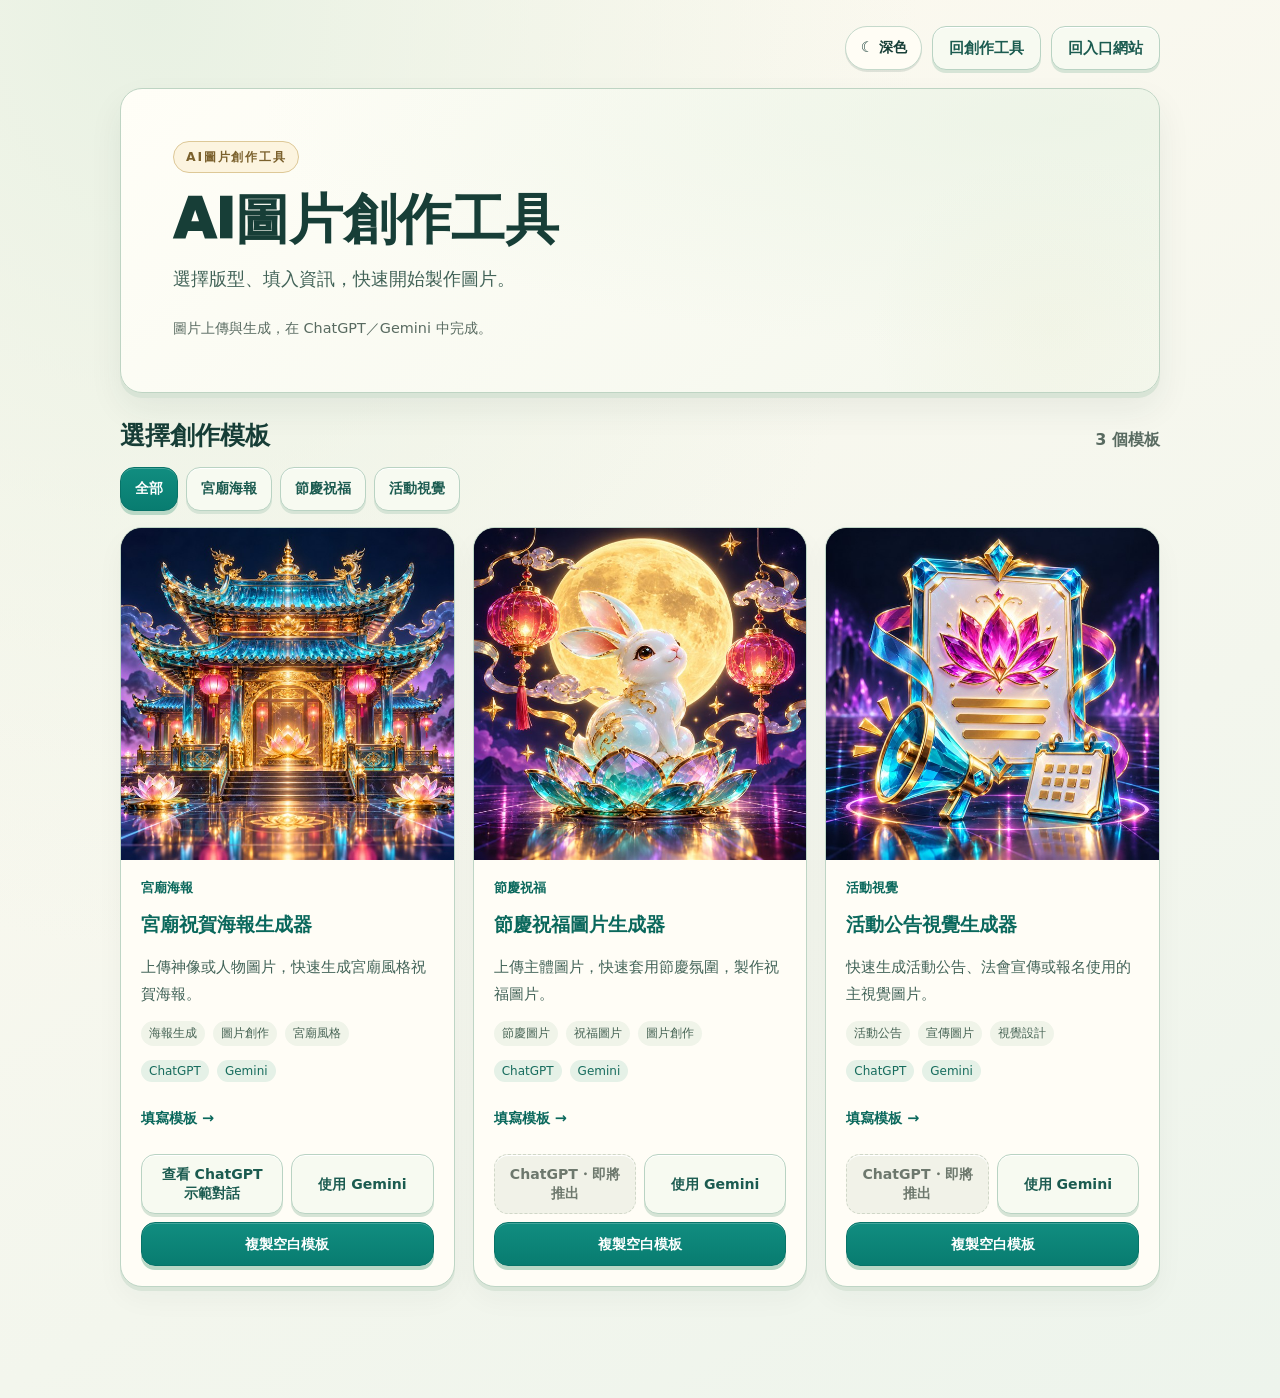
==== commit e34fda75: "feat(theme): add manual theme switching" ====
--- a/tools/ai-creative-image/index.html
+++ b/tools/ai-creative-image/index.html
@@ -2,7 +2,10 @@
 <html lang="zh-Hant">
 <head>
   <meta charset="utf-8">
-  <meta name="viewport" content="width=device-width, initial-scale=1">
+
+  <meta name="viewport" content="width=device-width, initial-scale=1, viewport-fit=cover">
+  <meta name="theme-color" content="#f5f6ed" data-light-theme-color="#f5f6ed" data-dark-theme-color="#102527">
+
   <meta name="description" content="AI圖片創作工具：選擇宮廟海報、節慶祝福或活動視覺模板，在外部 AI 平台完成圖片創作。">
   <link rel="canonical" href="https://tsy3991.github.io/TSY.Microglow-Creative/tools/ai-creative-image/">
   <meta property="og:type" content="website">
@@ -17,17 +20,20 @@
   <meta name="twitter:title" content="AI 圖片創作工具｜微光創作工具">
   <meta name="twitter:description" content="選擇創作模板，整理需求並前往外部 AI 平台製作圖片。">
   <meta name="twitter:image" content="https://tsy3991.github.io/TSY.Microglow-Creative/assets/creative-previews/temple-celebration-poster-neon-v1.jpg">
-  <meta http-equiv="Content-Security-Policy" content="default-src 'self'; script-src 'self'; style-src 'self'; img-src 'self'; connect-src 'none'; object-src 'none'; base-uri 'self'; form-action 'none'">
+  <meta http-equiv="Content-Security-Policy" content="default-src 'self'; script-src 'self'; style-src 'self'; img-src 'self'; connect-src https://xduwufkfmzovlwcyodcp.supabase.co; object-src 'none'; base-uri 'self'; form-action 'none'">
+    <script src="../../scripts/theme-mode.js?v=20261106b"></script>
   <title>AI圖片創作工具｜TSY 微光創作室</title>
   <link rel="icon" href="../../assets/favicon.png?v=20261003a" type="image/png">
-  <link rel="stylesheet" href="../../shared/base.css?v=20260717a">
+  <link rel="stylesheet" href="../../shared/base.css?v=20261106a">
   <link rel="stylesheet" href="../../shared/tool-detail.css?v=20261003a">
   <link rel="stylesheet" href="../../shared/creative.css?v=20261020a">
   <link rel="stylesheet" href="../../shared/creative-previews.css?v=20261013a">
-  <link rel="stylesheet" href="../../shared/creative-microglow-style.css?v=20261015a">
-</head>
+  <link rel="stylesheet" href="../../shared/creative-microglow-style.css?v=20261106a">
+    <link rel="stylesheet" href="../../theme-mode.css?v=20261106b">
+  </head>
 <body class="image-toolbox">
-  <main class="detail-shell">
+  <a class="skip-link" href="#main-content">跳到主要內容</a>
+  <main class="detail-shell" id="main-content" tabindex="-1">
     <nav class="detail-topbar" aria-label="返回導覽"><a class="back-link compact-back" href="../../">回創作工具</a><a class="back-link compact-back" href="https://tsy3991.github.io/TSY.Microglow-Website/" data-portal-return>回入口網站</a></nav>
     <header class="detail-hero" aria-labelledby="page-title">
       <p class="eyebrow">AI圖片創作工具</p>
@@ -90,5 +96,6 @@
   <script src="../../shared/creative-image-builder.js?v=20261021a"></script>
   <script src="../../shared/creative-image-toolbox.js?v=20261020a"></script>
   <script src="../../shared/portal-return.js?v=20260713a"></script>
+<script src="../../scripts/portal-visit-beacon.js?v=20261102a" defer></script>
 </body>
 </html>
--- a/shared/base.css
+++ b/shared/base.css
@@ -422,3 +422,7 @@
     transition: none !important;
   }
 }
+
+ :root[data-theme="dark"]{ color-scheme:dark; --page:#102527; --panel:#193336; --panel-soft:#203d40; --ink:#f6f3e9; --ink-soft:#d4e2de; --muted:#b5c9c4; --line:rgba(223,243,238,.24); --teal:#8ee0cf; --teal-dark:#8ee0cf; --teal-soft:#204d48; --gold:#ffcf70; --gold-soft:#493b20; --shadow:0 18px 42px rgba(0,0,0,.38); --soft-shadow:0 8px 22px rgba(0,0,0,.28); --deep-shadow:0 24px 68px rgba(0,0,0,.42); } :root[data-theme="dark"] html, :root[data-theme="dark"] body{ color-scheme:dark; background-color:var(--page); color:var(--ink); }
+
+.skip-link { position:fixed; top:calc(12px + env(safe-area-inset-top,0px)); left:calc(12px + env(safe-area-inset-left,0px)); z-index:100; padding:10px 16px; min-height:44px; border-radius:12px; background:#07635e; color:#fff; font-weight:800; transform:translateY(-180%); } .skip-link:focus-visible { transform:none; outline:3px solid #ffcf70; outline-offset:3px; }
--- a/shared/creative-microglow-style.css
+++ b/shared/creative-microglow-style.css
@@ -86,3 +86,19 @@
   outline: 3px solid #087f72;
   outline-offset: 4px;
 }
+
+
+ :root[data-theme="dark"]{ --creative-style-version:20261103b; color-scheme:dark; --page:#102527; --panel:#193336; --panel-soft:#203d40; --ink:#f6f3e9; --ink-soft:#d4e2de; --muted:#b5c9c4; --line:#526b6b; --teal:#8ee0cf; --teal-dark:#8ee0cf; --teal-soft:#204d48; --gold:#ffcf70; --gold-soft:#493b20; --shadow:0 4px 0 #203d40,0 12px 28px #0008; --soft-shadow:0 3px 0 #203d40,0 8px 18px #0007; --deep-shadow:0 5px 0 #203d40,0 16px 34px #0009; }
+ :root[data-theme="dark"] body{ background:radial-gradient(ellipse at 12% 0%,#22463f 0,transparent 48%),linear-gradient(150deg,#102527,#193336 65%,#142c2e); }
+ :root[data-theme="dark"] body::before{ background:radial-gradient(ellipse at 100% 6%,#493b2077,transparent 44%); }
+ :root[data-theme="dark"] :is(.lobby-hero,.detail-hero,.tool-card,.image-tool-card,.detail-section,.creative-dialog,.empty-state){ background-color:var(--panel); color:var(--ink); border-color:var(--line); }
+ :root[data-theme="dark"] :is(.lobby-hero,.detail-hero){ background-image:linear-gradient(145deg,#193336,#203d40); }
+ :root[data-theme="dark"] :is(.lobby-hero,.detail-hero)::after{ background:radial-gradient(circle at 35% 35%,rgba(142,224,207,.12),transparent 30%),conic-gradient(from 210deg,#204d48,#203d40,#493b20,#204d48); }
+ :root[data-theme="dark"] :is(.lobby-hero,.detail-hero){ background-image:linear-gradient(145deg,#193336,#203d40); }
+ :root[data-theme="dark"] :is(.lobby-hero,.detail-hero)::after{ background:radial-gradient(circle at 35% 35%,rgba(142,224,207,.12),transparent 30%),conic-gradient(from 210deg,#204d48,#203d40,#493b20,#204d48); }
+ :root[data-theme="dark"] :is(.back-link,.tool-button){ background:#203d40; color:#d4e2de; border-color:#526b6b; box-shadow:0 3px 0 #102527,inset 0 1px 0 #ffffff14; }
+ :root[data-theme="dark"] :is(.primary-link,.copy-button,.tool-filters [aria-pressed="true"]){ background:linear-gradient(#8ee0cf,#63c4b1); color:#102527; border-color:#8ee0cf; box-shadow:0 4px 0 #193336; }
+ :root[data-theme="dark"] .tool-button:disabled{ background:#203d40; color:#b5c9c4; border-color:#526b6b; }
+ :root[data-theme="dark"] .eyebrow{ background:#493b20; color:#ffcf70; } :root[data-theme="dark"] .tool-tags span, :root[data-theme="dark"] .platform-badges .tool-tags span{ background:#204d48; color:#d4e2de; }
+ :root[data-theme="dark"] .detail-button, :root[data-theme="dark"] .tool-title-button, :root[data-theme="dark"] .tool-category, :root[data-theme="dark"] .tool-card-copy p{ color:#8ee0cf; } :root[data-theme="dark"] .prompt-details pre{ background:#203d40; color:#d4e2de; }
+ :root[data-theme="dark"] html body :is(a,button,[tabindex]):focus-visible{ outline-color:#ffcf70 !important; box-shadow:0 0 0 5px #ffcf7033; }
--- a/theme-mode.css
+++ b/theme-mode.css
@@ -0,0 +1,7 @@
+:root { color-scheme: light; }
+:root[data-theme="dark"] { color-scheme: dark; }
+.tsy-theme-toggle { position: static; z-index: auto; display: inline-flex; align-items: center; justify-content: center; gap: .35rem; flex: 0 0 auto; min-height: 44px; margin-inline-start: auto; padding: .55rem .9rem; border: 1px solid var(--line, #c5d9cb); border-radius: 999px; color: var(--ink, #173e37); background: var(--panel, #fffdf5); box-shadow: 0 2px 0 rgba(23,62,55,.12); font: inherit; font-size: .9rem; font-weight: 800; line-height: 1.2; cursor: pointer; white-space: nowrap; }
+.tsy-theme-toggle:hover { filter: brightness(.96); }
+.tsy-theme-toggle:focus-visible { outline: 3px solid #0a887e; outline-offset: 3px; }
+:root[data-theme="dark"] .tsy-theme-toggle { color: var(--ink, #f6f3e9); background: var(--panel, #193336); border-color: var(--line, #526b6b); box-shadow: 0 2px 0 rgba(0,0,0,.25); }
+:root[data-theme="dark"] .tsy-theme-toggle:focus-visible { outline-color: #8ee0cf; }
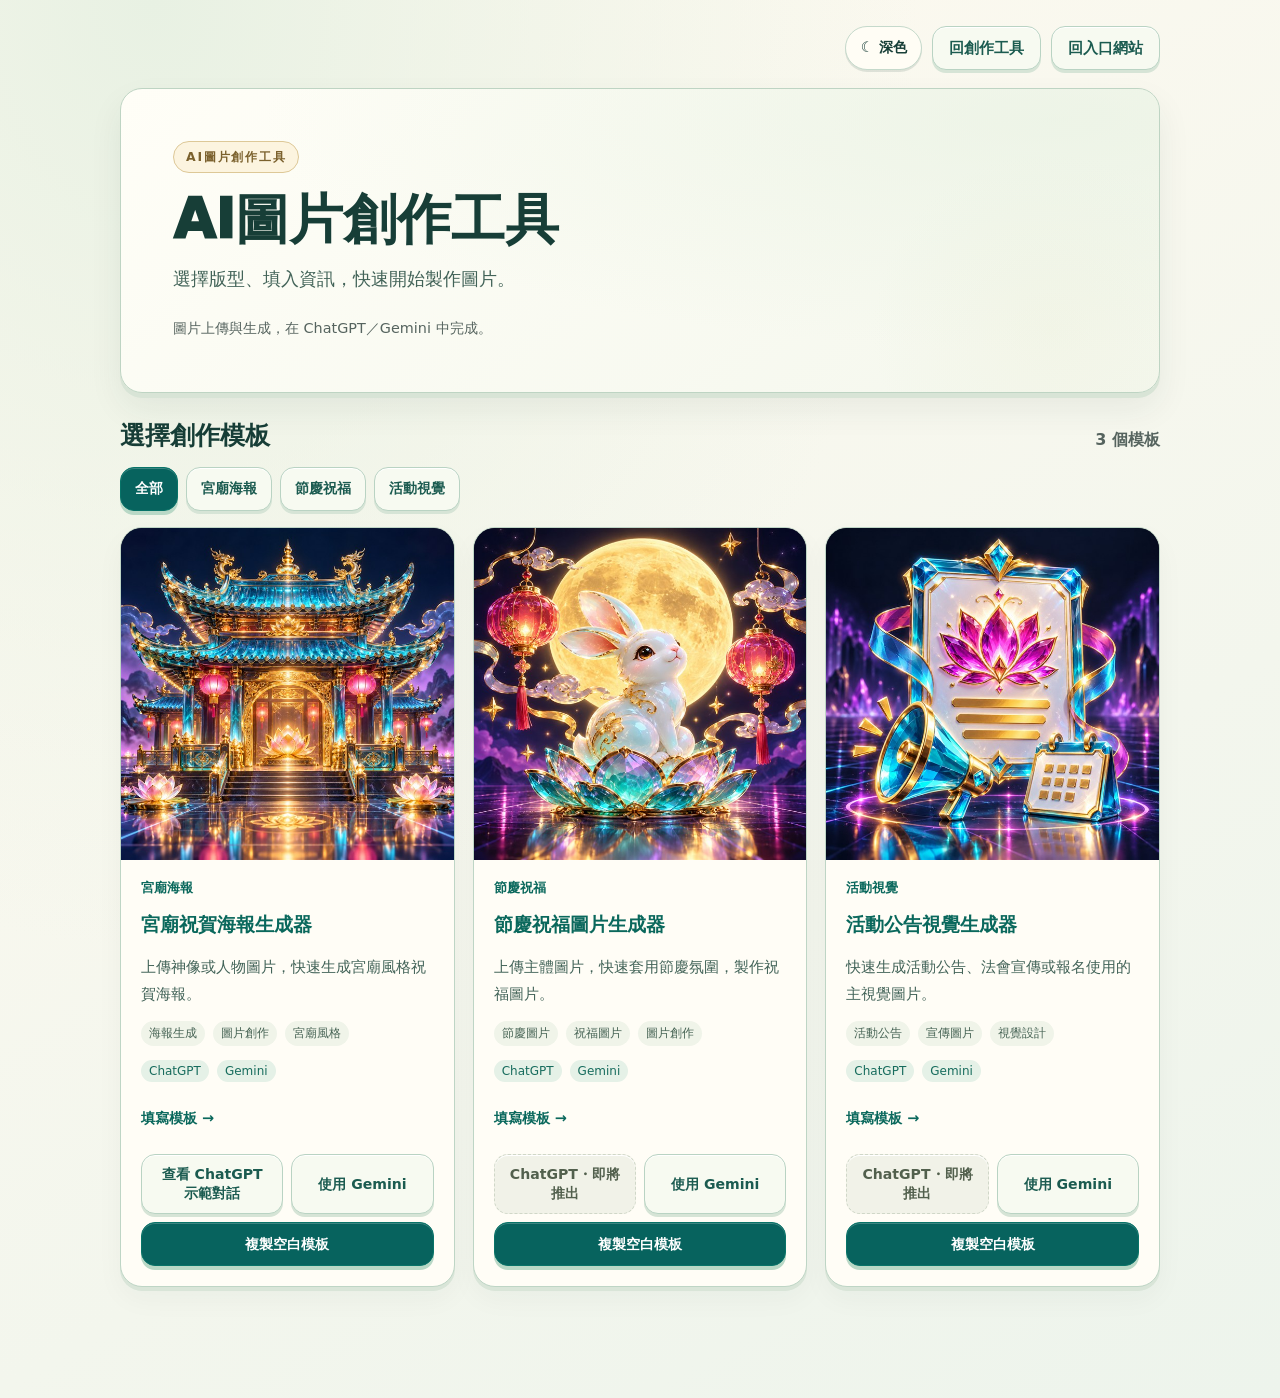
==== commit 995e2a4a: "fix(theme): improve controls and wizard surface contrast" ====
--- a/tools/ai-creative-image/index.html
+++ b/tools/ai-creative-image/index.html
@@ -29,7 +29,7 @@
   <link rel="stylesheet" href="../../shared/creative.css?v=20261020a">
   <link rel="stylesheet" href="../../shared/creative-previews.css?v=20261013a">
   <link rel="stylesheet" href="../../shared/creative-microglow-style.css?v=20261106a">
-    <link rel="stylesheet" href="../../theme-mode.css?v=20261106b">
+    <link rel="stylesheet" href="../../theme-mode.css?v=20261106g">
   </head>
 <body class="image-toolbox">
   <a class="skip-link" href="#main-content">跳到主要內容</a>
--- a/theme-mode.css
+++ b/theme-mode.css
@@ -5,3 +5,13 @@
 .tsy-theme-toggle:focus-visible { outline: 3px solid #0a887e; outline-offset: 3px; }
 :root[data-theme="dark"] .tsy-theme-toggle { color: var(--ink, #f6f3e9); background: var(--panel, #193336); border-color: var(--line, #526b6b); box-shadow: 0 2px 0 rgba(0,0,0,.25); }
 :root[data-theme="dark"] .tsy-theme-toggle:focus-visible { outline-color: #8ee0cf; }
+
+/* Full light/dark text contrast review. */
+
+:root:not([data-theme="dark"]){--muted:#56645f;--teal:#08766e}
+:root:not([data-theme="dark"]) .primary-link{background:#07635e;color:#fff}
+:root:not([data-theme="dark"]) .tool-button:not(:disabled):is(.copy-button,[aria-pressed="true"]){background:#07635e;color:#fff}
+:root:not([data-theme="dark"]) .tool-button:disabled{color:#52604d}
+:root:not([data-theme="dark"]) .line-sticker-tool :is(.button.primary,.step-nav [aria-current],.mode-tabs button[aria-selected="true"],.sticker-kind-tabs button[aria-selected="true"]){background:#07635e;color:#fff}
+:root:not([data-theme="dark"]) .line-sticker-tool :is(input,textarea)::placeholder{color:#52604d}
+:root[data-theme="dark"] .line-sticker-tool :is(.step-actions,footer){background:#193336;color:#d4e2de}
